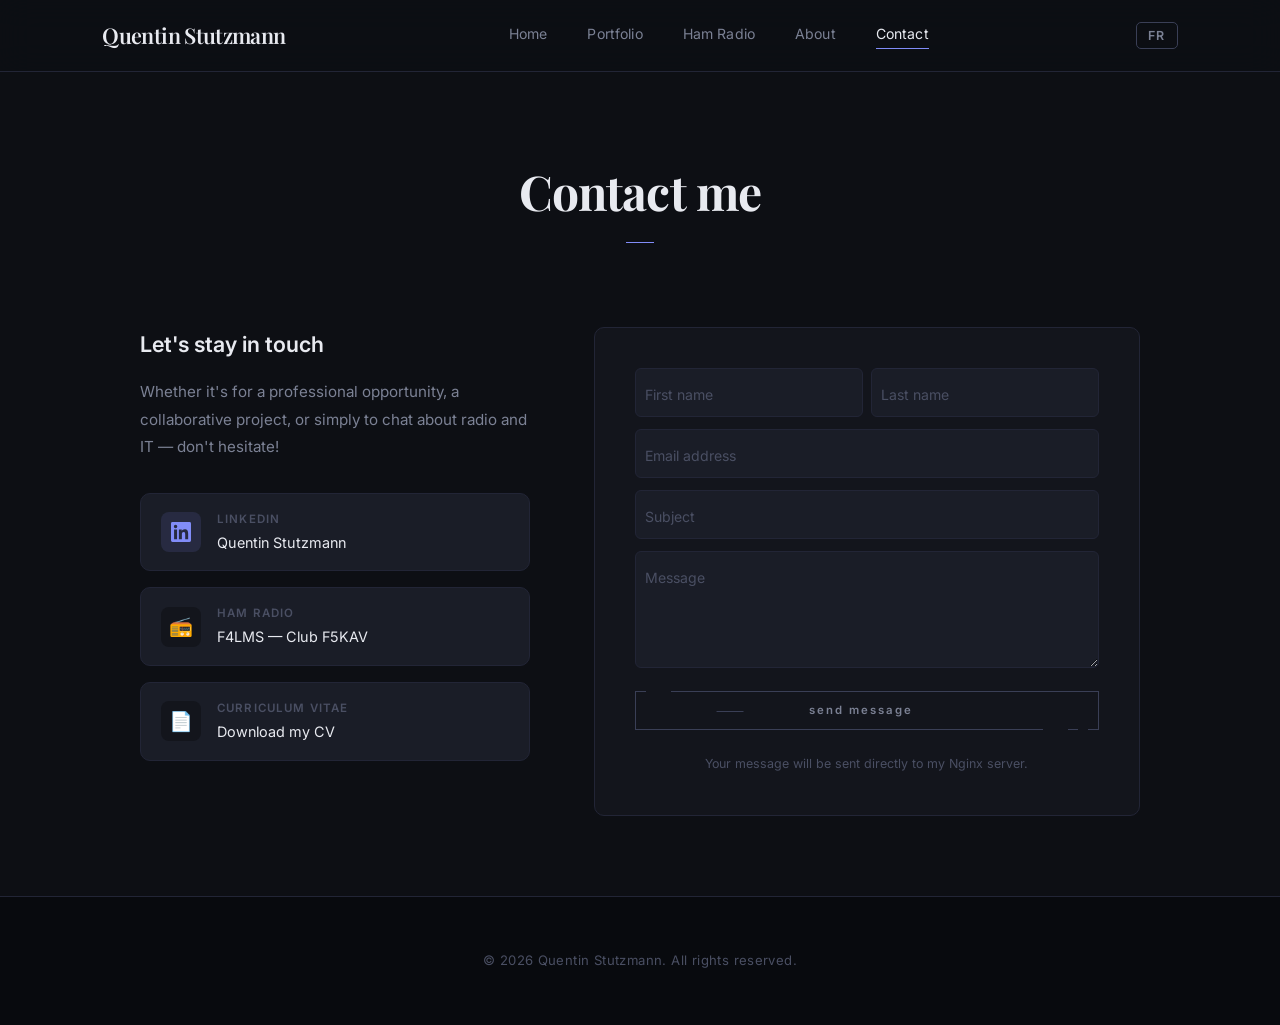
==== contact.html @ 3393dd54 "Add files via upload" ====
<!DOCTYPE html>
<html lang="fr">
<head>
    <meta charset="UTF-8">
    <meta name="viewport" content="width=device-width, initial-scale=1.0">
    <title>Contact - Quentin Stutzmann</title>
    <link rel="stylesheet" href="style.css">
    <script src="script.js" charset="utf-8" defer></script>
</head>
<body>

    <header>
        <a href="index.html" class="logo">Quentin Stutzmann</a>
        <nav>
            <a href="index.html" data-key="nav_home">Accueil</a>
            <a href="portfolio.html" data-key="nav_portfolio">Portfolio</a>
            <a href="ham-radio.html" data-key="nav_radio">Radioamateur</a>
            <a href="propos.html" data-key="nav_about">À propos</a>
            <a href="contact.html" class="active" data-key="nav_contact">Contact</a>
        </nav>
    </header>

    <section class="contact-section">
        <div class="titre-page">
            <h1>Contactez-moi</h1>
        </div>

        <div class="contact-wrapper">

            <div class="contact-info">
                <h3>Restons en contact</h3>
                <p>Que ce soit pour une opportunit&eacute; professionnelle, un projet collaboratif, ou simplement pour &eacute;changer sur la radio et l'informatique - n'h&eacute;sitez pas !</p>

                <div class="contact-links">
                    <a href="https://www.linkedin.com/in/quentin-stutzmann" target="_blank" class="contact-link-item">
                        <div class="contact-icon">
                            <svg viewBox="0 0 100 100"><path d="M92.86,0H7.12A7.17,7.17,0,0,0,0,7.21V92.79A7.17,7.17,0,0,0,7.12,100H92.86A7.19,7.19,0,0,0,100,92.79V7.21A7.19,7.19,0,0,0,92.86,0ZM30.22,85.71H15.4V38H30.25V85.71ZM22.81,31.47a8.59,8.59,0,1,1,8.6-8.59A8.6,8.6,0,0,1,22.81,31.47Zm63,54.24H71V62.5c0-5.54-.11-12.66-7.7-12.66s-8.91,6-8.91,12.26V85.71H39.53V38H53.75v6.52H54c2-3.75,6.83-7.7,14-7.7,15,0,17.79,9.89,17.79,22.74Z"/></svg>
                        </div>
                        <div>
                            <span class="clink-label">LinkedIn</span>
                            <span class="clink-value">Quentin Stutzmann</span>
                        </div>
                    </a>

                    <a href="https://www.f5kav.fr" target="_blank" class="contact-link-item">
                        <div class="contact-icon contact-icon-emoji">📻</div>
                        <div>
                            <span class="clink-label">Radioamateur</span>
                            <span class="clink-value">F4LMS — Club F5KAV</span>
                        </div>
                    </a>

                    <a href="CV Quentin Stutzmann.pdf" class="contact-link-item">
                        <div class="contact-icon contact-icon-emoji">📄</div>
                        <div>
                            <span class="clink-label">Curriculum Vitae</span>
                            <span class="clink-value">Télécharger mon CV</span>
                        </div>
                    </a>
                </div>
            </div>

            <div class="form-container">
                <div id="form-message" style="display: none; padding: 15px; margin-bottom: 20px; border-radius: 8px; font-size: 0.95rem;"></div>

                <form class="form contact-form" action="contact.php" method="POST" id="contactForm">
                    <div class="flex">
                        <label>
                            <input required placeholder=" " type="text" name="prenom" class="input">
                            <span>Prénom</span>
                        </label>
                        <label>
                            <input required placeholder=" " type="text" name="nom" class="input">
                            <span>Nom</span>
                        </label>
                    </div>

                    <label>
                        <input required placeholder=" " type="email" name="email" class="input">
                        <span>Adresse e-mail</span>
                    </label>

                    <label>
                        <input required placeholder=" " type="text" name="sujet" class="input">
                        <span>Sujet</span>
                    </label>

                    <label>
                        <textarea required rows="5" placeholder=" " name="message" class="input"></textarea>
                        <span>Message</span>
                    </label>

                    <input type="text" name="_gotcha" style="display:none">
                    <input type="hidden" name="_subject" value="Nouveau message depuis votre portfolio">

                    <button type="submit" class="fancy">
                        <span class="top-key"></span>
                        <span class="text">Envoyer le message</span>
                        <span class="bottom-key-1"></span>
                        <span class="bottom-key-2"></span>
                    </button>

                    <p class="form-note">Votre message sera envoyé directement sur mon serveur Nginx.</p>
                </form>
            </div>
        </div>
    </section>

    <footer>
        <p>&copy; 2026 Quentin Stutzmann. Tous droits réservés.</p>
    </footer>

</body>
</html>
---- style.css ----
/* =========================================
   VARIABLES ET STYLES DE BASE
   ========================================= */
@import url('https://fonts.googleapis.com/css2?family=Inter:wght@300;400;500;600&family=Playfair+Display:ital,wght@0,400;0,600;1,400&display=swap');

:root { 
    --primaire: #818CF8;
    --primaire-dark: #6366F1;
    --primaire-glow: rgba(129, 140, 248, 0.12);
    --fond: #0D0F14;
    --fond-card: #13151C;
    --fond-elevated: #1A1D27;
    --texte: #E8EAF0;
    --texte-doux: #7B8194;
    --texte-subtil: #4A4F63;
    --bordure: #222536;
    --bordure-hover: #3A3F56;
    --or: #C9A84C;
    --or-subtil: rgba(201, 168, 76, 0.12);
    --ombre: 0 4px 24px rgba(0, 0, 0, 0.4);
    --rayon: 10px;
    --transition: 0.25s ease;
}

*, *::before, *::after { box-sizing: border-box; }

body { 
    font-family: 'Inter', 'Segoe UI', Helvetica, sans-serif;
    margin: 0; 
    padding: 0; 
    color: var(--texte); 
    background-color: var(--fond);
    line-height: 1.65;
    -webkit-font-smoothing: antialiased;
}

h1, h2, h3 { 
    margin-top: 0;
    font-family: 'Playfair Display', Georgia, serif;
    letter-spacing: -0.02em;
    color: var(--texte);
}

h1 { font-size: clamp(2rem, 5vw, 3rem); }
h2 { font-size: clamp(1.5rem, 3vw, 2rem); }
h3 { font-size: 1.05rem; font-family: 'Inter', sans-serif; font-weight: 600; letter-spacing: 0; }

section { padding: 5rem 8%; }

/* =========================================
   MENU DE NAVIGATION (HEADER)
   ========================================= */
header { 
    background: rgba(13, 15, 20, 0.92);
    backdrop-filter: blur(16px);
    -webkit-backdrop-filter: blur(16px);
    padding: 1.1rem 8%; 
    display: flex; 
    justify-content: space-between; 
    align-items: center; 
    border-bottom: 1px solid var(--bordure);
    position: sticky; 
    top: 0; 
    z-index: 1000; 
}

.logo { 
    font-family: 'Playfair Display', Georgia, serif;
    font-size: 1.35rem; 
    font-weight: 600; 
    color: var(--texte);
    text-decoration: none;
    letter-spacing: -0.03em;
    transition: color var(--transition);
}

.logo:hover { color: var(--primaire); }

nav { display: flex; align-items: center; }

nav a { 
    margin-left: 2.5rem; 
    text-decoration: none; 
    color: var(--texte-doux); 
    font-weight: 400;
    font-size: 0.88rem;
    transition: color var(--transition);
    position: relative;
    padding-bottom: 4px;
    letter-spacing: 0.01em;
}

nav a::after {
    content: '';
    position: absolute;
    bottom: 0; left: 0;
    width: 0; height: 1px;
    background: var(--primaire);
    transition: width var(--transition);
}

nav a:hover { color: var(--texte); }
nav a:hover::after { width: 100%; }

.active { color: var(--texte) !important; }
.active::after { width: 100% !important; }

/* =========================================
   BOUTONS
   ========================================= */
.btn { 
    background: var(--primaire-dark);
    color: white; 
    padding: 0.75rem 1.75rem; 
    text-decoration: none; 
    border-radius: 6px; 
    font-weight: 500;
    font-size: 0.88rem;
    display: inline-block; 
    margin-top: 1rem; 
    border: 1px solid rgba(129, 140, 248, 0.25);
    cursor: pointer;
    transition: background var(--transition), box-shadow var(--transition), transform var(--transition);
    letter-spacing: 0.02em;
}

.btn:hover { 
    background: var(--primaire);
    box-shadow: 0 0 24px var(--primaire-glow);
    transform: translateY(-1px);
}

.btn:active { transform: translateY(0); }

.btn-outline { 
    border: 1px solid var(--bordure-hover);
    color: var(--texte-doux); 
    padding: 0.6rem 1.2rem; 
    text-decoration: none; 
    border-radius: 6px; 
    font-weight: 500;
    font-size: 0.86rem;
    text-align: center; 
    transition: all var(--transition);
    display: inline-block;
    background: transparent;
}

.btn-outline:hover { 
    border-color: var(--primaire);
    color: var(--primaire);
    background: var(--primaire-glow);
}

/* =========================================
   PAGE ACCUEIL — HERO
   ========================================= */
.hero { 
    display: flex; 
    flex-direction: column; 
    justify-content: center; 
    align-items: center; 
    text-align: center; 
    min-height: 78vh; 
    background: var(--fond);
    position: relative;
    overflow: hidden;
}

.hero::before {
    content: '';
    position: absolute;
    width: 600px; height: 600px;
    background: radial-gradient(circle, rgba(99, 102, 241, 0.07) 0%, transparent 70%);
    top: -100px; right: 0;
    border-radius: 50%;
    pointer-events: none;
}

.hero::after {
    content: '';
    position: absolute;
    width: 350px; height: 350px;
    background: radial-gradient(circle, rgba(129, 140, 248, 0.04) 0%, transparent 70%);
    bottom: -60px; left: 0;
    border-radius: 50%;
    pointer-events: none;
}

.hero-badge {
    display: inline-block;
    padding: 0.3rem 1rem;
    background: rgba(74, 222, 128, 0.08);
    border: 1px solid rgba(74, 222, 128, 0.3);
    color: #4ade80;
    font-size: 0.75rem;
    letter-spacing: 0.1em;
    text-transform: uppercase;
    border-radius: 20px;
    font-weight: 600;
    margin-bottom: 1.75rem;
    position: relative;
    z-index: 1;
    animation: fadeInDown 0.6s ease forwards;
}

.hero-badge::before {
    content: '';
    display: inline-block;
    width: 6px; height: 6px;
    background: #4ade80;
    border-radius: 50%;
    margin-right: 8px;
    vertical-align: middle;
    animation: pulse-dot 2s infinite;
}

@keyframes pulse-dot {
    0%, 100% { opacity: 1; transform: scale(1); }
    50% { opacity: 0.5; transform: scale(0.75); }
}

@keyframes fadeInDown {
    from { opacity: 0; transform: translateY(-12px); }
    to { opacity: 1; transform: translateY(0); }
}

.hero-desc {
    font-size: 1rem;
    color: var(--texte-doux);
    max-width: 520px;
    line-height: 1.8;
    margin-bottom: 2.5rem;
    position: relative; z-index: 1;
    text-align: center;
}

.hero-actions {
    display: flex;
    gap: 1rem;
    flex-wrap: wrap;
    justify-content: center;
    position: relative;
    z-index: 1;
}

/* Fix hero h1 animation */
.hero h1 {
    animation: fadeInDown 0.7s 0.1s ease both;
}
.hero h2 {
    animation: fadeInDown 0.7s 0.2s ease both;
}
.hero-desc {
    animation: fadeInDown 0.7s 0.3s ease both;
}
.hero-actions {
    animation: fadeInDown 0.7s 0.4s ease both;
}



.hero h2 {
    font-family: 'Inter', sans-serif;
    font-size: 0.88rem;
    font-weight: 400;
    color: var(--texte-doux);
    margin-bottom: 2.5rem;
    letter-spacing: 0.12em;
    text-transform: uppercase;
    position: relative; z-index: 1;
}

.hero p { 
    font-size: 1rem; 
    color: var(--texte-doux); 
    max-width: 540px;
    position: relative; z-index: 1;
}

/* =========================================
   COMPÉTENCES
   ========================================= */
#competences {
    background: var(--fond-card) !important;
    border-top: 1px solid var(--bordure);
    border-bottom: 1px solid var(--bordure);
}

#competences h2 { text-align: center; margin-bottom: 3rem; }

.competences-grid { 
    display: grid; 
    grid-template-columns: repeat(auto-fit, minmax(220px, 1fr)); 
    gap: 1.25rem; 
    margin-top: 2rem;
    max-width: 900px;
    margin-left: auto;
    margin-right: auto;
}

.competence-carte { 
    background: var(--fond-elevated);
    padding: 2rem 1.5rem; 
    border-radius: var(--rayon); 
    border: 1px solid var(--bordure);
    text-align: center;
    transition: border-color var(--transition), transform var(--transition), box-shadow var(--transition);
}

.competence-carte:hover {
    border-color: var(--primaire-dark);
    transform: translateY(-3px);
    box-shadow: 0 8px 28px rgba(99, 102, 241, 0.08);
}

.competence-carte h3 { color: var(--texte); margin-bottom: 0.6rem; }

.competence-carte img {
    margin: 0.5rem 0;
    opacity: 0.65;
    filter: grayscale(30%) brightness(1.1);
}

.competence-carte p { color: var(--texte-doux); font-size: 0.88rem; margin-bottom: 0; }

/* =========================================
   SECTION À PROPOS
   ========================================= */
#propos { background: var(--fond); }

#propos h2 {
    margin-bottom: 1.75rem;
    position: relative;
    display: inline-block;
}

#propos h2::after {
    content: '';
    position: absolute;
    left: 0; bottom: -10px;
    width: 28px; height: 1px;
    background: var(--primaire);
}

#propos p {
    color: var(--texte-doux);
    font-size: 0.98rem;
    line-height: 1.85;
    margin-bottom: 1rem;
    max-width: 680px;
}

/* =========================================
   FORMULAIRES (propos.html — standard)
   ========================================= */
form:not(.form) { 
    display: flex; 
    flex-direction: column; 
    gap: 1rem; 
    max-width: 520px; 
    margin: 2rem auto 0;
}

form:not(.form) input,
form:not(.form) textarea { 
    padding: 0.85rem 1rem; 
    border: 1px solid var(--bordure);
    border-radius: 6px; 
    font-family: inherit;
    font-size: 0.9rem;
    color: var(--texte);
    background: var(--fond-elevated);
    transition: border-color var(--transition), box-shadow var(--transition);
    outline: none;
}

form:not(.form) input::placeholder,
form:not(.form) textarea::placeholder { color: var(--texte-subtil); }

form:not(.form) input:focus,
form:not(.form) textarea:focus {
    border-color: var(--primaire-dark);
    box-shadow: 0 0 0 3px var(--primaire-glow);
}

form:not(.form) textarea { resize: vertical; min-height: 130px; }

#contact {
    background: var(--fond-card);
    border-top: 1px solid var(--bordure);
}

#contact h2 { text-align: center; }

/* =========================================
   PAGE PORTFOLIO — TITRE
   ========================================= */
.titre-page { text-align: center; margin-bottom: 3.5rem; }

.titre-page h1 { display: inline-block; position: relative; }

.titre-page h1::after {
    content: '';
    position: absolute;
    left: 50%; transform: translateX(-50%);
    bottom: -12px;
    width: 28px; height: 1px;
    background: var(--primaire);
}

/* =========================================
   PAGE PORTFOLIO — GRILLE PROJETS
   ========================================= */
.portfolio-grid { 
    display: grid; 
    grid-template-columns: repeat(auto-fit, minmax(300px, 1fr)); 
    gap: 1.5rem;
    max-width: 1100px;
    margin: 0 auto;
}

.projet-carte { 
    background: var(--fond-card);
    border-radius: var(--rayon); 
    overflow: hidden; 
    border: 1px solid var(--bordure);
    transition: border-color var(--transition), transform var(--transition), box-shadow var(--transition);
    display: flex; 
    flex-direction: column;
}

.projet-carte:hover { 
    transform: translateY(-5px);
    border-color: var(--bordure-hover);
    box-shadow: 0 16px 40px rgba(0, 0, 0, 0.4);
}

.projet-image {
    width: 100%;
    overflow: hidden;
    background: var(--fond-elevated);
    min-height: 180px;
    display: flex;
    align-items: center;
    justify-content: center;
    color: var(--texte-subtil);
    font-size: 0.85rem;
    border-bottom: 1px solid var(--bordure);
}

.projet-image img {
    width: 100%;
    height: auto;
    display: block;
    object-fit: cover;
}

.projet-contenu { 
    padding: 1.5rem; 
    flex-grow: 1; 
    display: flex; 
    flex-direction: column; 
}

.projet-tags { 
    font-size: 0.7rem; 
    color: var(--primaire);
    font-weight: 600;
    text-transform: uppercase;
    letter-spacing: 0.1em;
    margin-bottom: 0.6rem;
}

.projet-titre { 
    font-size: 1.05rem;
    margin-bottom: 0.5rem;
    font-family: 'Inter', sans-serif;
    font-weight: 600;
    color: var(--texte);
}

.projet-desc { 
    color: var(--texte-doux); 
    font-size: 0.88rem; 
    line-height: 1.7;
    margin-bottom: 1.5rem; 
    flex-grow: 1; 
}

/* =========================================
   TIMELINE — PARCOURS SCOLAIRE
   ========================================= */
.timeline-container {
    max-width: 700px;
    margin: 0 auto;
    position: relative;
}

.timeline-line {
    position: absolute;
    left: 130px; top: 0; bottom: 0;
    width: 1px;
    background: linear-gradient(to bottom, var(--or), transparent);
}

.timeline-item {
    display: grid;
    grid-template-columns: 120px 1fr;
    gap: 2rem;
    margin-bottom: 2.5rem;
    position: relative;
    opacity: 0;
    transform: translateY(20px);
    transition: opacity 0.5s ease, transform 0.5s ease;
}

.timeline-item.visible { opacity: 1; transform: translateY(0); }

.timeline-year {
    text-align: right;
    font-weight: 600;
    color: var(--or);
    padding-top: 4px;
    font-size: 0.82rem;
    letter-spacing: 0.04em;
}

.timeline-dot {
    position: absolute;
    left: 122px; top: 8px;
    width: 14px; height: 14px;
    border-radius: 50%;
    background: var(--fond);
    border: 1px solid var(--or);
    transition: background var(--transition), box-shadow var(--transition);
}

.timeline-item:hover .timeline-dot {
    background: var(--or);
    box-shadow: 0 0 10px var(--or-subtil);
}

.timeline-content { padding-left: 1.5rem; padding-bottom: 0.5rem; }

.timeline-school { 
    font-weight: 500;
    font-size: 0.92rem;
    color: var(--texte);
}

.timeline-degree {
    font-style: italic;
    color: #E2B171; /* Un or plus doux que le rouge-orangé précédent */
    margin: 0.3rem 0;
    font-size: 0.9rem;
    font-weight: 500;
}

.timeline-desc {
    font-size: 0.84rem;
    color: var(--texte-doux);
    line-height: 1.7;
}

.timeline-desc a {
    color: var(--primaire);
    text-decoration: none;
    border-bottom: 1px solid rgba(129, 140, 248, 0.25);
    transition: border-color var(--transition), color var(--transition);
}

.timeline-desc a:hover { color: var(--texte); border-color: var(--primaire); }

.badge {
    display: inline-block;
    margin-top: 0.6rem;
    padding: 0.2rem 0.75rem;
    border: 1px solid var(--or);
    color: var(--or);
    font-size: 0.66rem;
    letter-spacing: 0.12em;
    text-transform: uppercase;
    border-radius: 20px;
    font-weight: 600;
    background: var(--or-subtil);
}

/* =========================================
   FOOTER
   ========================================= */
footer { 
    text-align: center; 
    padding: 2.5rem; 
    background: #080A0E;
    border-top: 1px solid var(--bordure);
    color: var(--texte-subtil);
    font-size: 0.82rem;
    letter-spacing: 0.03em;
}

/* =========================================
   BOUTON LINKEDIN (Btn)
   ========================================= */
.Btn {
    display: flex;
    align-items: center;
    justify-content: flex-start;
    width: 45px; height: 45px;
    border: none;
    border-radius: 50%;
    cursor: pointer;
    position: relative;
    overflow: hidden;
    transition-duration: 0.3s;
    box-shadow: 2px 2px 10px rgba(0,0,0,0.4);
    background-color: #0a66c2;
}

.sign {
    width: 100%;
    transition-duration: 0.3s;
    display: flex;
    align-items: center;
    justify-content: center;
}

.sign svg { width: 25px; }
.sign svg path { fill: white; }

.text {
    position: absolute;
    right: 0%;
    width: 0%;
    opacity: 0;
    color: white;
    font-size: 1.2em;
    font-weight: 600;
    transition-duration: 0.3s;
}

.Btn:hover { width: 135px; border-radius: 40px; }
.Btn:hover .sign { width: 30%; padding-left: 10px; }
.Btn:hover .text { opacity: 1; width: 70%; padding-right: 10px; }
.Btn:active { transform: translate(2px, 2px); }

/* =========================================
   FORMULAIRE DE CONTACT (contact.html — .form)
   ========================================= */
.form {
    display: flex;
    flex-direction: column;
    gap: 12px;
    max-width: 420px;
    background-color: var(--fond-card);
    padding: 2.5rem;
    border-radius: var(--rayon);
    border: 1px solid var(--bordure);
    position: relative;
    margin: 3rem auto;
}

.message { color: var(--texte-doux); font-size: 14px; }

.flex { display: flex; width: 100%; gap: 8px; }

.form label { position: relative; display: block; }

.form label .input {
    width: 100%;
    padding: 10px 10px 20px 10px;
    outline: 0;
    border: 1px solid var(--bordure);
    border-radius: 6px;
    font-family: inherit;
    font-size: 0.88rem;
    color: var(--texte);
    background: var(--fond-elevated);
    transition: border-color var(--transition), box-shadow var(--transition);
}

.form label .input:focus {
    border-color: var(--primaire-dark);
    box-shadow: 0 0 0 3px var(--primaire-glow);
    background: var(--fond-card);
}

.form label .input + span {
    position: absolute;
    left: 10px; top: 15px;
    color: var(--texte-subtil);
    font-size: 0.88em;
    cursor: text;
    transition: 0.3s ease;
    pointer-events: none;
}

.form label .input:placeholder-shown + span { top: 15px; font-size: 0.88em; }

.form label .input:focus + span,
.form label .input:valid + span {
    top: 30px;
    font-size: 0.7em;
    font-weight: 600;
    color: var(--primaire);
}

.form label .input:valid + span { color: #4ade80; }

.input01 {
    width: 100%;
    padding: 10px 10px 20px 10px;
    outline: 0;
    border: 1px solid var(--bordure);
    border-radius: 6px;
    font-family: inherit;
    font-size: 0.88rem;
    color: var(--texte);
    background: var(--fond-elevated);
    transition: border-color var(--transition), box-shadow var(--transition);
}

.input01:focus {
    border-color: var(--primaire-dark);
    box-shadow: 0 0 0 3px var(--primaire-glow);
}

.form label .input01 + span {
    position: absolute;
    left: 10px; top: 50px;
    color: var(--texte-subtil);
    font-size: 0.88em;
    cursor: text;
    transition: 0.3s ease;
    pointer-events: none;
}

.form label .input01:placeholder-shown + span { top: 40px; font-size: 0.88em; }

.form label .input01:focus + span,
.form label .input01:valid + span {
    top: 50px;
    font-size: 0.7em;
    font-weight: 600;
    color: var(--primaire);
}

.form label .input01:valid + span { color: #4ade80; }

/* Bouton "fancy" submit */
.fancy {
    background-color: transparent;
    border: 1px solid var(--bordure-hover);
    border-radius: 0;
    color: var(--texte-doux);
    cursor: pointer;
    display: inline-block;
    font-weight: 400;
    letter-spacing: 2px;
    margin: 4px 0 0;
    outline: none;
    overflow: visible;
    padding: 10px 30px;
    position: relative;
    text-align: center;
    transition: all 0.3s ease-in-out;
    user-select: none;
    font-size: 12px;
    font-family: inherit;
}

.fancy::before {
    content: " ";
    width: 1.7rem; height: 1px;
    background: var(--bordure-hover);
    top: 50%; left: 1.5em;
    position: absolute;
    transform: translateX(230%);
    transform-origin: center;
    transition: background 0.3s linear, width 0.3s linear;
}

.fancy .text {
    opacity: 1;
    position: relative;
    width: auto;
    font-size: 0.95em;
    line-height: 1.5em;
    padding-left: 2em;
    display: block;
    text-align: left;
    transition: all 0.3s ease-in-out;
    text-transform: lowercase;
    color: var(--texte-doux);
    transform: translateX(30%);
}

.fancy .top-key {
    height: 1px; width: 1.5625rem;
    top: -1px; left: 0.625rem;
    position: absolute;
    background: var(--fond-card);
    transition: width 0.5s ease-out, left 0.3s ease-out;
}

.fancy .bottom-key-1 {
    height: 1px; width: 1.5625rem;
    right: 1.875rem; bottom: -1px;
    position: absolute;
    background: var(--fond-card);
    transition: width 0.5s ease-out, right 0.3s ease-out;
}

.fancy .bottom-key-2 {
    height: 1px; width: 0.625rem;
    right: 0.625rem; bottom: -1px;
    position: absolute;
    background: var(--fond-card);
    transition: width 0.5s ease-out, right 0.3s ease-out;
}

.fancy:hover {
    color: var(--texte);
    border-color: var(--primaire);
    box-shadow: 0 0 16px var(--primaire-glow);
}

.fancy:hover::before { width: 1.5rem; background: var(--primaire); }
.fancy:hover .text { color: var(--texte); padding-left: 1.5em; }
.fancy:hover .top-key { left: -2px; width: 0; }
.fancy:hover .bottom-key-1,
.fancy:hover .bottom-key-2 { right: 0; width: 0; }


/* =========================================
   Ham radio
   ========================================= */

.radio-hero {
            background: var(--fond);
            border-bottom: 1px solid var(--bordure);
            padding: 4rem 8% 3rem;
        }

        .radio-hero-inner {
            display: grid;
            grid-template-columns: 1fr 1fr;
            gap: 3rem;
            align-items: center;
            max-width: 1000px;
        }

        .radio-hero-inner img {
            width: 100%;
            border-radius: var(--rayon);
            border: 1px solid var(--bordure);
            object-fit: cover;
            max-height: 340px;
        }

        .radio-hero h2 {
            margin-bottom: 1rem;
        }

        .radio-hero p {
            color: var(--texte-doux);
            font-size: 0.96rem;
            line-height: 1.85;
            margin-bottom: 0.85rem;
        }

        .indicatif-badge {
            display: inline-block;
            padding: 0.3rem 1rem;
            background: var(--or-subtil);
            border: 1px solid var(--or);
            color: var(--or);
            font-size: 0.78rem;
            letter-spacing: 0.12em;
            text-transform: uppercase;
            border-radius: 20px;
            font-weight: 600;
            margin-bottom: 1.25rem;
        }

        /* Club card */
        .club-card {
            display: flex;
            align-items: center;
            gap: 1.25rem;
            background: var(--fond-elevated);
            border: 1px solid var(--bordure);
            border-radius: var(--rayon);
            padding: 1.25rem 1.5rem;
            margin-top: 1.5rem;
            max-width: 480px;
            transition: border-color var(--transition);
        }

        .club-card:hover { border-color: var(--primaire-dark); }

        .club-card img {
            width: 200px;
            height: 200px;
            object-fit: contain;
            border-radius: 6px;
            background: var(--fond-card);
            padding: 4px;
        }

        .club-card-info h4 {
            margin: 0 0 0.25rem;
            font-size: 0.95rem;
            color: var(--texte);
        }

        .club-card-info p {
            margin: 0;
            font-size: 0.83rem;
            color: var(--texte-doux);
        }

        /* Section matériel */
        .materiel-section {
            background: var(--fond-card);
            border-top: 1px solid var(--bordure);
            border-bottom: 1px solid var(--bordure);
        }

        .materiel-section h2 { text-align: center; margin-bottom: 2.5rem; }

        .materiel-grid {
            display: grid;
            grid-template-columns: repeat(auto-fit, minmax(240px, 1fr));
            gap: 1.25rem;
            max-width: 960px;
            margin: 0 auto;
        }

        .materiel-carte {
            background: var(--fond-elevated);
            border: 1px solid var(--bordure);
            border-radius: var(--rayon);
            padding: 1.5rem;
            transition: border-color var(--transition), transform var(--transition), box-shadow var(--transition);
        }

        .materiel-carte:hover {
            border-color: var(--primaire-dark);
            transform: translateY(-3px);
            box-shadow: 0 8px 28px rgba(99, 102, 241, 0.08);
        }

        .materiel-carte .mat-icon {
            font-size: 1.8rem;
            margin-bottom: 0.75rem;
            display: block;
        }

        .materiel-carte h3 {
            font-size: 0.95rem;
            margin-bottom: 0.35rem;
            color: var(--texte);
        }

        .materiel-carte .mat-model {
            font-size: 0.82rem;
            color: var(--primaire);
            font-weight: 500;
            margin-bottom: 0.5rem;
        }

        .materiel-carte p {
            font-size: 0.84rem;
            color: var(--texte-doux);
            margin: 0;
            line-height: 1.7;
        }

        /* Section ClubLog */
        .clublog-section {
            background: var(--fond);
        }

        .clublog-section h2 {
            margin-bottom: 0.5rem;
        }

        .clublog-section .subtitle {
            color: var(--texte-doux);
            font-size: 0.9rem;
            margin-bottom: 2rem;
        }

        .clublog-wrapper {
            border: 1px solid var(--bordure);
            border-radius: var(--rayon);
            overflow: hidden;
            max-width: 1000px;
        }

        .clublog-wrapper iframe {
            display: block;
            background: white;
        }

        @media (max-width: 768px) {
            .radio-hero-inner {
                grid-template-columns: 1fr;
            }
        }


    
/* =========================================
   PAGE CONTACT — LAYOUT
   ========================================= */
.contact-section {
    padding: 5rem 8%;
}

.contact-wrapper {
    display: grid;
    grid-template-columns: 1fr 1.4fr;
    gap: 4rem;
    max-width: 1000px;
    margin: 0 auto;
    align-items: start;
}

.contact-info h3 {
    font-size: 1.35rem;
    margin-bottom: 1rem;
    color: var(--texte);
}

.contact-info p {
    color: var(--texte-doux);
    font-size: 0.95rem;
    line-height: 1.8;
    margin-bottom: 2rem;
}

.contact-links {
    display: flex;
    flex-direction: column;
    gap: 1rem;
}

.contact-link-item {
    display: flex;
    align-items: center;
    gap: 1rem;
    padding: 1rem 1.25rem;
    background: var(--fond-elevated);
    border: 1px solid var(--bordure);
    border-radius: var(--rayon);
    text-decoration: none;
    transition: border-color var(--transition), transform var(--transition), box-shadow var(--transition);
}

.contact-link-item:hover {
    border-color: var(--primaire-dark);
    transform: translateX(4px);
    box-shadow: 0 4px 18px rgba(99, 102, 241, 0.08);
}

.contact-icon {
    width: 40px;
    height: 40px;
    background: var(--primaire-glow);
    border-radius: 8px;
    display: flex;
    align-items: center;
    justify-content: center;
    flex-shrink: 0;
}

.contact-icon svg {
    width: 20px;
    height: 20px;
    fill: var(--primaire);
}

.contact-icon-emoji {
    font-size: 1.2rem;
    background: var(--fond-card);
}

.clink-label {
    display: block;
    font-size: 0.72rem;
    font-weight: 600;
    text-transform: uppercase;
    letter-spacing: 0.1em;
    color: var(--texte-subtil);
}

.clink-value {
    display: block;
    font-size: 0.9rem;
    color: var(--texte);
    margin-top: 2px;
}

.contact-form {
    max-width: 100%;
    margin: 0;
}

.form-note {
    font-size: 0.78rem;
    color: var(--texte-subtil);
    text-align: center;
    margin-top: 0.75rem;
    margin-bottom: 0;
}

@media (max-width: 768px) {
    .contact-wrapper {
        grid-template-columns: 1fr;
        gap: 2.5rem;
    }
}


                .photos-grid {
            display: grid;
            grid-template-columns: repeat(4, 1fr);
            gap: 1.75rem;
            margin-top: 2.5rem;
            max-width: 1200px;
            margin-left: auto;
            margin-right: auto;
        }

        @media (max-width: 900px) {
            .photos-grid {
                grid-template-columns: repeat(2, 1fr);
            }
        }

        @media (max-width: 500px) {
            .photos-grid {
                grid-template-columns: 1fr;
            }
        }

        .photo-carte {
            background: var(--fond-elevated);
            border: 1px solid var(--bordure);
            border-radius: var(--rayon);
            overflow: hidden;
            transition: border-color 0.35s ease, transform 0.35s ease, box-shadow 0.35s ease;
            display: flex;
            flex-direction: column;
            cursor: pointer;
        }

        .photo-carte:hover {
            border-color: var(--primaire);
            transform: translateY(-6px) scale(1.02);
            box-shadow: 0 20px 48px rgba(99, 102, 241, 0.18), 0 0 0 1px var(--primaire-dark);
        }

        .photo-carte .img-wrapper {
            width: 100%;
            aspect-ratio: 3 / 2;
            overflow: hidden;
            background: var(--fond-card);
            display: flex;
            align-items: center;
            justify-content: center;
        }

        .photo-carte .img-wrapper img {
            width: 100%;
            height: 100%;
            object-fit: cover;
            display: block;
            opacity: 0.85;
            transition: opacity 0.45s ease, transform 0.55s cubic-bezier(0.25, 0.46, 0.45, 0.94);
            transform: scale(1.08);
        }

        .photo-carte:hover .img-wrapper img {
            opacity: 1;
            transform: scale(1.18);
        }

        .photo-carte .photo-label {
            padding: 0.85rem 1rem;
            font-size: 0.88rem;
            font-weight: 500;
            color: var(--texte);
            border-top: 1px solid var(--bordure);
        }

        .photo-carte .photo-label span {
            display: block;
            font-size: 0.78rem;
            color: var(--texte-doux);
            font-weight: 400;
            margin-top: 0.2rem;
        }
        /* Amélioration de la lisibilité des labels sur la page À propos */
        .photo-carte .photo-label {
            background: var(--fond-card); /* Pour bien séparer du fond */
            padding: 1rem;
            line-height: 1.4;
        }

        .photo-carte .photo-label span {
            color: var(--texte-doux);
            font-size: 0.8rem;
            margin-top: 5px;
            display: block;
        }
        /* Icône placeholder si pas d'image */
        .photo-placeholder {
            width: 48px;
            height: 48px;
            opacity: 0.18;
        }

        /* LinkedIn */
        .linkedin-btn {
    display: inline-flex;
    align-items: center;
    background-color: #0369a1; /* sky-700 */
    color: white;
    padding: 8px;
    border-radius: 4px;
    text-decoration: none;
    font-weight: bold;
    width: 45px;
    overflow: hidden;
    transition: width 0.5s ease;
    white-space: nowrap;
}

.linkedin-btn:hover {
    width: 200px;
    background-color: #0284c7; /* sky-600 */
}

.linkedin-icon {
    width: 30px;
    height: 30px;
    fill: white;
    flex-shrink: 0;
}

.linkedin-text {
    margin-left: 10px;
    padding-left: 10px;
    border-left: 2px solid white;
    opacity: 0;
    transition: opacity 0.3s ease;
}

.linkedin-btn:hover .linkedin-text {
    opacity: 1;
}



/* SECTION EXPÉRIENCE HARMONISÉE */
.exp-section {
    padding: 60px 0;
    max-width: 900px;
    margin: 0 auto;
}

.exp-container {
    position: relative;
    margin-top: 40px;
}

/* La ligne verticale adaptée au thème sombre */
.exp-line {
    position: absolute;
    left: 140px; 
    top: 0; 
    bottom: 0;
    width: 2px;
    background: linear-gradient(to bottom, #0ea5e9, transparent); /* Dégradé bleu */
}

.exp-item {
    display: grid;
    grid-template-columns: 120px 1fr;
    gap: 40px;
    margin-bottom: 50px;
    position: relative;
    opacity: 0; /* Pour l'animation JS */
    transform: translateX(-20px);
    transition: all 0.6s ease-out;
}

.exp-item.visible {
    opacity: 1;
    transform: translateX(0);
}

/* Côté Dates */
.exp-date {
    text-align: right;
    color: #0ea5e9; /* Bleu clair */
    font-weight: bold;
    font-size: 0.9rem;
    padding-top: 5px;
}

/* Contenu de la carte */
.exp-content {
    background: rgba(255, 255, 255, 0.05); /* Fond sombre transparent */
    padding: 25px;
    border-radius: 12px;
    border: 1px solid rgba(255, 255, 255, 0.1);
    transition: transform 0.3s ease, border-color 0.3s ease;
}

.exp-content:hover {
    border-color: #0ea5e9;
    transform: scale(1.02);
}

.exp-header {
    display: flex;
    justify-content: space-between;
    align-items: flex-start;
    margin-bottom: 10px;
}

.exp-company {
    font-size: 1.2rem;
    color: #fff;
    margin: 0;
}

.exp-role {
    color: #94a3b8; /* Gris clair */
    font-style: italic;
    margin-bottom: 15px;
}

/* Badges de contrat */
.badge-type {
    font-size: 0.7rem;
    padding: 4px 10px;
    border-radius: 20px;
    text-transform: uppercase;
    background: #0670a1;
    color: #fff;
}

/* Tags de compétences */
.exp-tags {
    display: flex;
    flex-wrap: wrap;
    gap: 8px;
    margin-top: 15px;
}

.exp-tag {
    font-size: 0.75rem;
    background: rgba(14, 165, 233, 0.1);
    color: #0ea5e9;
    padding: 3px 8px;
    border: 1px solid rgba(14, 165, 233, 0.3);
    border-radius: 4px;
}

/* Mobile */
@media (max-width: 768px) {
    .exp-item { grid-template-columns: 1fr; gap: 10px; }
    .exp-line { display: none; }
    .exp-date { text-align: left; }
}
/* =========================================
   LANGUE — BOUTON FR/EN
   ========================================= */
#lang-btn {
    background: transparent;
    border: 1px solid var(--bordure-hover);
    color: var(--texte-doux);
    border-radius: 5px;
    padding: 0.3rem 0.7rem;
    font-size: 0.78rem;
    font-weight: 600;
    letter-spacing: 0.08em;
    cursor: pointer;
    transition: border-color var(--transition), color var(--transition), background var(--transition);
    margin-left: 1.5rem;
    font-family: inherit;
    flex-shrink: 0;
}

#lang-btn:hover {
    border-color: var(--primaire);
    color: var(--primaire);
    background: var(--primaire-glow);
}

/* =========================================
   HAMBURGER — MENU MOBILE
   ========================================= */
#burger-btn {
    display: none;
    flex-direction: column;
    justify-content: space-between;
    width: 28px;
    height: 20px;
    background: transparent;
    border: none;
    cursor: pointer;
    padding: 0;
    margin-left: 1rem;
    flex-shrink: 0;
    z-index: 1100;
}

#burger-btn span {
    display: block;
    width: 100%;
    height: 2px;
    background: var(--texte-doux);
    border-radius: 2px;
    transition: transform 0.3s ease, opacity 0.3s ease, background 0.3s ease;
    transform-origin: center;
}

#burger-btn.open span:nth-child(1) { transform: translateY(9px) rotate(45deg); background: var(--primaire); }
#burger-btn.open span:nth-child(2) { opacity: 0; }
#burger-btn.open span:nth-child(3) { transform: translateY(-9px) rotate(-45deg); background: var(--primaire); }

/* =========================================
   HAM RADIO — ZOOM PHOTO AU SURVOL
   ========================================= */
.radio-photo-wrapper {
    overflow: hidden;
    border-radius: var(--rayon);
    border: 1px solid var(--bordure);
    max-height: 340px;
    transition: border-color var(--transition), box-shadow var(--transition);
    cursor: zoom-in;
}

.radio-photo-wrapper:hover {
    border-color: var(--primaire-dark);
    box-shadow: 0 0 32px rgba(99, 102, 241, 0.18);
}

.radio-photo-wrapper img {
    width: 100%;
    height: 100%;
    object-fit: cover;
    display: block;
    transition: transform 0.5s cubic-bezier(0.25, 0.46, 0.45, 0.94);
    transform: scale(1);
}

.radio-photo-wrapper:hover img {
    transform: scale(1.12);
}

/* Override old style on radio hero img */
.radio-hero-inner > img {
    display: none; /* remplacé par .radio-photo-wrapper */
}

/* =========================================
   RESPONSIVE — MOBILE (max 768px)
   ========================================= */
@media (max-width: 768px) {
    /* Header layout */
    header {
        padding: 1rem 5%;
        position: sticky;
        top: 0;
        z-index: 1000;
    }

    /* Show burger, hide regular nav items by default */
    #burger-btn { display: flex; }

    nav {
        display: none;
        flex-direction: column;
        position: absolute;
        top: 100%;
        left: 0;
        right: 0;
        background: rgba(13, 15, 20, 0.98);
        backdrop-filter: blur(16px);
        -webkit-backdrop-filter: blur(16px);
        border-bottom: 1px solid var(--bordure);
        padding: 1rem 5% 1.5rem;
        gap: 0;
        z-index: 999;
    }

    nav.nav-open { display: flex; }

    nav a {
        margin-left: 0;
        padding: 0.75rem 0;
        border-bottom: 1px solid var(--bordure);
        font-size: 0.95rem;
        width: 100%;
    }

    nav a:last-child { border-bottom: none; }

    nav a::after { display: none; }

    /* Lang button on mobile — in header */
    #lang-btn { margin-left: auto; }

    /* Sections padding */
    section { padding: 3rem 5%; }

    /* Hero */
    .hero { min-height: 65vh; padding: 3rem 5%; }
    .hero h1 { font-size: clamp(1.8rem, 8vw, 2.5rem); }

    /* Ham radio hero */
    .radio-hero { padding: 3rem 5% 2rem; }
    .radio-hero-inner {
        grid-template-columns: 1fr;
        gap: 2rem;
    }
    .radio-photo-wrapper { max-height: 260px; }

    /* Contact wrapper */
    .contact-wrapper {
        grid-template-columns: 1fr;
        gap: 2rem;
    }
    .contact-section { padding: 3rem 5%; }

    /* Timeline */
    .timeline-item {
        grid-template-columns: 1fr;
        gap: 0.5rem;
    }
    .timeline-line { display: none; }
    .timeline-year { text-align: left; }
    .timeline-dot { display: none; }
    .timeline-content { padding-left: 0; }

    /* Exp items */
    .exp-item { grid-template-columns: 1fr; gap: 8px; }
    .exp-line { display: none; }
    .exp-date { text-align: left; }

    /* Photos grid */
    .photos-grid { grid-template-columns: repeat(2, 1fr); gap: 1rem; }

    /* Form */
    .form { padding: 1.5rem; margin: 1.5rem auto; }
    .flex { flex-direction: column; }

    /* Club card */
    .club-card { flex-direction: column; text-align: center; }
    .club-card img { width: 120px; height: 120px; margin: 0 auto; }
}

@media (max-width: 480px) {
    .photos-grid { grid-template-columns: 1fr; }
    .hero-actions { flex-direction: column; align-items: stretch; }
    .hero-actions a { text-align: center; }
    .materiel-grid { grid-template-columns: 1fr; }
}
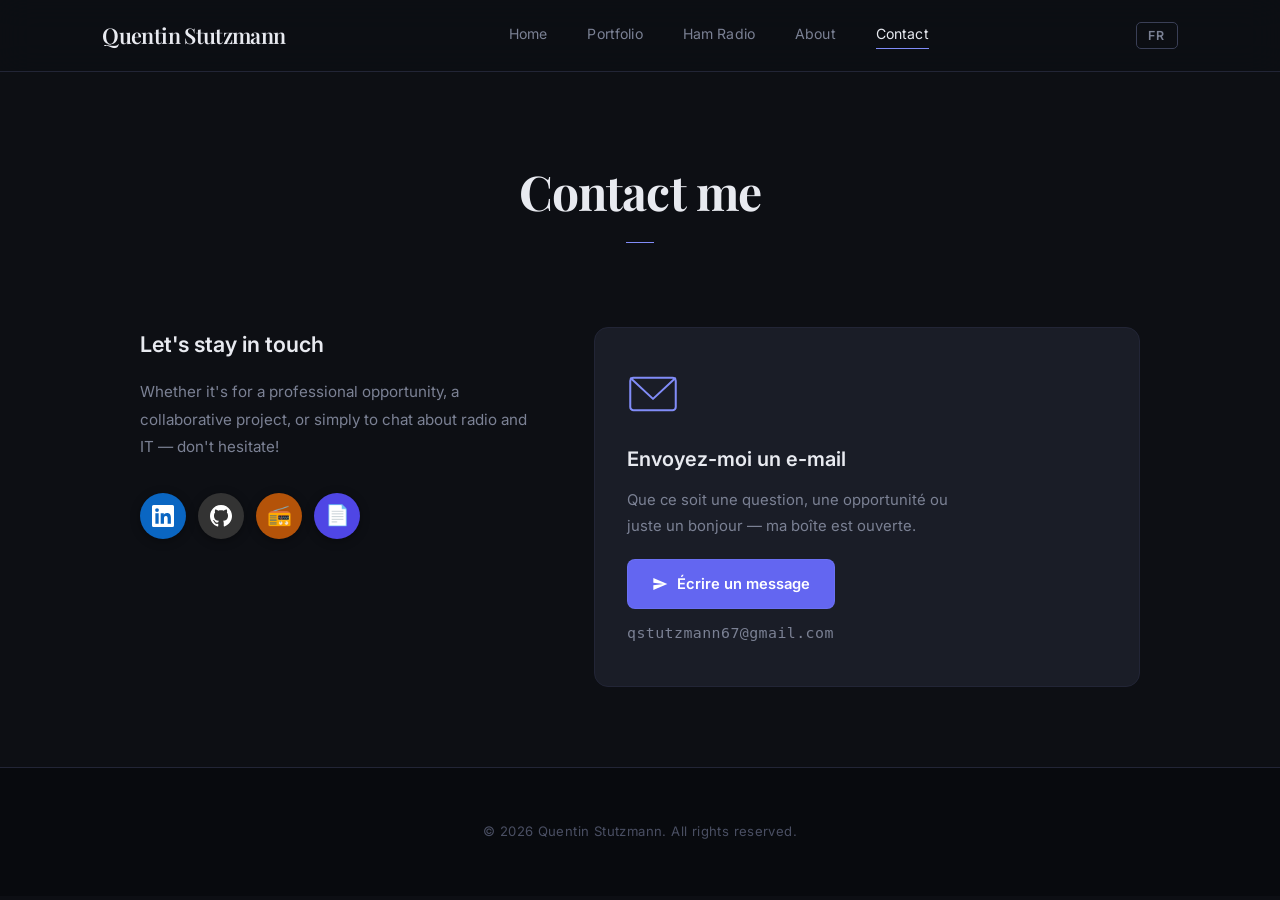
==== commit 3d525a9f: "Update contact.html" ====
--- a/contact.html
+++ b/contact.html
@@ -31,79 +31,194 @@
                 <h3>Restons en contact</h3>
                 <p>Que ce soit pour une opportunit&eacute; professionnelle, un projet collaboratif, ou simplement pour &eacute;changer sur la radio et l'informatique - n'h&eacute;sitez pas !</p>
 
-                <div class="contact-links">
-                    <a href="https://www.linkedin.com/in/quentin-stutzmann" target="_blank" class="contact-link-item">
-                        <div class="contact-icon">
+                <div class="social-btns">
+
+                    <a href="https://www.linkedin.com/in/quentin-stutzmann" target="_blank" class="social-pill" style="--pill-color:#0a66c2;">
+                        <span class="social-pill__icon">
                             <svg viewBox="0 0 100 100"><path d="M92.86,0H7.12A7.17,7.17,0,0,0,0,7.21V92.79A7.17,7.17,0,0,0,7.12,100H92.86A7.19,7.19,0,0,0,100,92.79V7.21A7.19,7.19,0,0,0,92.86,0ZM30.22,85.71H15.4V38H30.25V85.71ZM22.81,31.47a8.59,8.59,0,1,1,8.6-8.59A8.6,8.6,0,0,1,22.81,31.47Zm63,54.24H71V62.5c0-5.54-.11-12.66-7.7-12.66s-8.91,6-8.91,12.26V85.71H39.53V38H53.75v6.52H54c2-3.75,6.83-7.7,14-7.7,15,0,17.79,9.89,17.79,22.74Z"/></svg>
-                        </div>
-                        <div>
-                            <span class="clink-label">LinkedIn</span>
-                            <span class="clink-value">Quentin Stutzmann</span>
-                        </div>
-                    </a>
-
-                    <a href="https://www.f5kav.fr" target="_blank" class="contact-link-item">
-                        <div class="contact-icon contact-icon-emoji">📻</div>
-                        <div>
-                            <span class="clink-label">Radioamateur</span>
-                            <span class="clink-value">F4LMS — Club F5KAV</span>
-                        </div>
-                    </a>
-
-                    <a href="CV Quentin Stutzmann.pdf" class="contact-link-item">
-                        <div class="contact-icon contact-icon-emoji">📄</div>
-                        <div>
-                            <span class="clink-label">Curriculum Vitae</span>
-                            <span class="clink-value">Télécharger mon CV</span>
-                        </div>
-                    </a>
+                        </span>
+                        <span class="social-pill__label">LinkedIn</span>
+                    </a>
+
+                    <a href="https://github.com/Red2Brother" target="_blank" class="social-pill" style="--pill-color:#333;">
+                        <span class="social-pill__icon">
+                            <svg viewBox="0 0 24 24"><path d="M12 0c-6.626 0-12 5.373-12 12 0 5.302 3.438 9.8 8.207 11.387.599.111.793-.261.793-.577v-2.234c-3.338.726-4.033-1.416-4.033-1.416-.546-1.387-1.333-1.756-1.333-1.756-1.089-.745.083-.729.083-.729 1.205.084 1.839 1.237 1.839 1.237 1.07 1.834 2.807 1.304 3.492.997.107-.775.418-1.305.762-1.604-2.665-.305-5.467-1.334-5.467-5.931 0-1.311.469-2.381 1.236-3.221-.124-.303-.535-1.524.117-3.176 0 0 1.008-.322 3.301 1.23.957-.266 1.983-.399 3.003-.404 1.02.005 2.047.138 3.006.404 2.291-1.552 3.297-1.23 3.297-1.23.653 1.653.242 2.874.118 3.176.77.84 1.235 1.911 1.235 3.221 0 4.609-2.807 5.624-5.479 5.921.43.372.823 1.102.823 2.222v3.293c0 .319.192.694.801.576 4.765-1.589 8.199-6.086 8.199-11.386 0-6.627-5.373-12-12-12z"/></svg>
+                        </span>
+                        <span class="social-pill__label">GitHub</span>
+                    </a>
+
+                    <a href="https://www.f5kav.fr" target="_blank" class="social-pill" style="--pill-color:#b45309;">
+                        <span class="social-pill__icon social-pill__icon--emoji">📻</span>
+                        <span class="social-pill__label">F4LMS — F5KAV</span>
+                    </a>
+
+                    <a href="CV Quentin Stutzmann.pdf" class="social-pill" style="--pill-color:#4f46e5;">
+                        <span class="social-pill__icon social-pill__icon--emoji">📄</span>
+                        <span class="social-pill__label">Curriculum Vitae</span>
+                    </a>
+
                 </div>
             </div>
 
-            <div class="form-container">
-                <div id="form-message" style="display: none; padding: 15px; margin-bottom: 20px; border-radius: 8px; font-size: 0.95rem;"></div>
-
-                <form class="form contact-form" action="contact.php" method="POST" id="contactForm">
-                    <div class="flex">
-                        <label>
-                            <input required placeholder=" " type="text" name="prenom" class="input">
-                            <span>Prénom</span>
-                        </label>
-                        <label>
-                            <input required placeholder=" " type="text" name="nom" class="input">
-                            <span>Nom</span>
-                        </label>
-                    </div>
-
-                    <label>
-                        <input required placeholder=" " type="email" name="email" class="input">
-                        <span>Adresse e-mail</span>
-                    </label>
-
-                    <label>
-                        <input required placeholder=" " type="text" name="sujet" class="input">
-                        <span>Sujet</span>
-                    </label>
-
-                    <label>
-                        <textarea required rows="5" placeholder=" " name="message" class="input"></textarea>
-                        <span>Message</span>
-                    </label>
-
-                    <input type="text" name="_gotcha" style="display:none">
-                    <input type="hidden" name="_subject" value="Nouveau message depuis votre portfolio">
-
-                    <button type="submit" class="fancy">
-                        <span class="top-key"></span>
-                        <span class="text">Envoyer le message</span>
-                        <span class="bottom-key-1"></span>
-                        <span class="bottom-key-2"></span>
-                    </button>
-
-                    <p class="form-note">Votre message sera envoyé directement sur mon serveur Nginx.</p>
-                </form>
+            <!-- Bloc mailto -->
+            <div class="mailto-wrapper">
+                <div class="mailto-envelope" aria-hidden="true">
+                    <svg viewBox="0 0 64 64" xmlns="http://www.w3.org/2000/svg">
+                        <rect x="4" y="12" width="56" height="40" rx="4" ry="4"/>
+                        <polyline points="4,12 32,38 60,12"/>
+                    </svg>
+                </div>
+                <h3>Envoyez-moi un e-mail</h3>
+                <p>Que ce soit une question, une opportunité ou juste un bonjour — ma boîte est ouverte.</p>
+                <a href="mailto:qstutzmann67@gmail.com" class="mailto-btn">
+                    <svg viewBox="0 0 24 24"><path d="M2.01 21L23 12 2.01 3 2 10l15 2-15 2z"/></svg>
+                    Écrire un message
+                </a>
+                <p class="mailto-address">qstutzmann67@gmail.com</p>
             </div>
+
         </div>
+
+        <style>
+            /* ---- Boutons sociaux en pilule expansible ---- */
+            .social-btns {
+                display: flex;
+                flex-wrap: wrap;
+                gap: 0.75rem;
+                margin-top: 0.5rem;
+            }
+
+            .social-pill {
+                display: inline-flex;
+                align-items: center;
+                height: 46px;
+                width: 46px;
+                background-color: var(--pill-color, #333);
+                border-radius: 23px;
+                overflow: hidden;
+                text-decoration: none;
+                transition: width 0.35s cubic-bezier(0.4,0,0.2,1), box-shadow 0.25s;
+                box-shadow: 0 2px 10px rgba(0,0,0,0.35);
+                white-space: nowrap;
+                flex-shrink: 0;
+            }
+
+            .social-pill:hover {
+                width: 180px;
+                box-shadow: 0 4px 20px rgba(0,0,0,0.45);
+            }
+
+            .social-pill:active { transform: translate(1px, 1px); }
+
+            .social-pill__icon {
+                width: 46px;
+                height: 46px;
+                display: flex;
+                align-items: center;
+                justify-content: center;
+                flex-shrink: 0;
+            }
+
+            .social-pill__icon svg {
+                width: 22px;
+                height: 22px;
+                fill: #fff;
+            }
+
+            .social-pill__icon--emoji {
+                font-size: 1.25rem;
+            }
+
+            .social-pill__label {
+                color: #fff;
+                font-size: 0.88rem;
+                font-weight: 600;
+                padding-right: 1rem;
+                opacity: 0;
+                transform: translateX(-6px);
+                transition: opacity 0.2s 0.1s, transform 0.2s 0.1s;
+                pointer-events: none;
+            }
+
+            .social-pill:hover .social-pill__label {
+                opacity: 1;
+                transform: translateX(0);
+            }
+
+            /* ---- Bloc mailto ---- */
+            .mailto-wrapper {
+                display: flex;
+                flex-direction: column;
+                align-items: flex-start;
+                gap: 0.75rem;
+                background: var(--fond-elevated);
+                border: 1px solid var(--bordure);
+                border-radius: 14px;
+                padding: 2.5rem 2rem;
+                transition: border-color 0.25s;
+            }
+
+            .mailto-wrapper:hover { border-color: var(--primaire-dark); }
+
+            .mailto-envelope svg {
+                width: 52px;
+                height: 52px;
+                fill: none;
+                stroke: var(--primaire);
+                stroke-width: 2.5;
+                stroke-linejoin: round;
+                margin-bottom: 0.25rem;
+            }
+
+            .mailto-wrapper h3 {
+                font-size: 1.25rem;
+                margin: 0;
+            }
+
+            .mailto-wrapper p {
+                color: var(--texte-doux);
+                font-size: 0.93rem;
+                line-height: 1.7;
+                margin: 0;
+                max-width: 340px;
+            }
+
+            .mailto-btn {
+                display: inline-flex;
+                align-items: center;
+                gap: 0.55rem;
+                background: var(--primaire-dark);
+                color: #fff;
+                text-decoration: none;
+                font-weight: 600;
+                font-size: 0.92rem;
+                padding: 0.75rem 1.5rem;
+                border-radius: 8px;
+                margin-top: 0.5rem;
+                border: 1px solid rgba(129,140,248,0.25);
+                transition: background 0.2s, box-shadow 0.2s, transform 0.15s;
+            }
+
+            .mailto-btn:hover {
+                background: var(--primaire);
+                box-shadow: 0 0 24px var(--primaire-glow);
+                transform: translateY(-1px);
+            }
+
+            .mailto-btn svg {
+                width: 16px;
+                height: 16px;
+                fill: #fff;
+            }
+
+            .mailto-address {
+                font-size: 0.8rem;
+                color: var(--texte-subtil);
+                margin: 0;
+                font-family: monospace;
+                letter-spacing: 0.03em;
+            }
+        </style>
     </section>
 
     <footer>
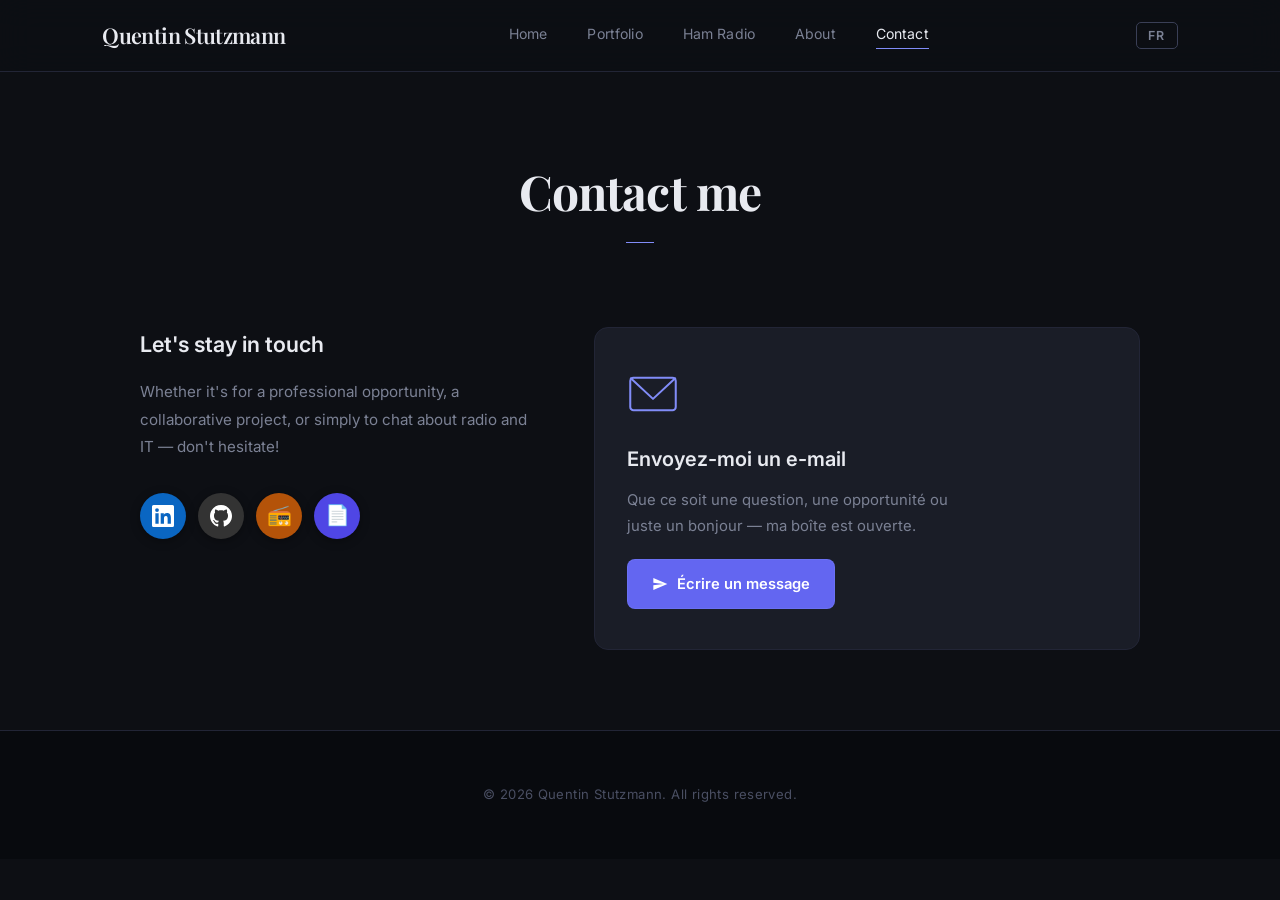
==== commit 6a0342de: "Update contact.html" ====
--- a/contact.html
+++ b/contact.html
@@ -74,7 +74,6 @@
                     <svg viewBox="0 0 24 24"><path d="M2.01 21L23 12 2.01 3 2 10l15 2-15 2z"/></svg>
                     Écrire un message
                 </a>
-                <p class="mailto-address">qstutzmann67@gmail.com</p>
             </div>
 
         </div>
